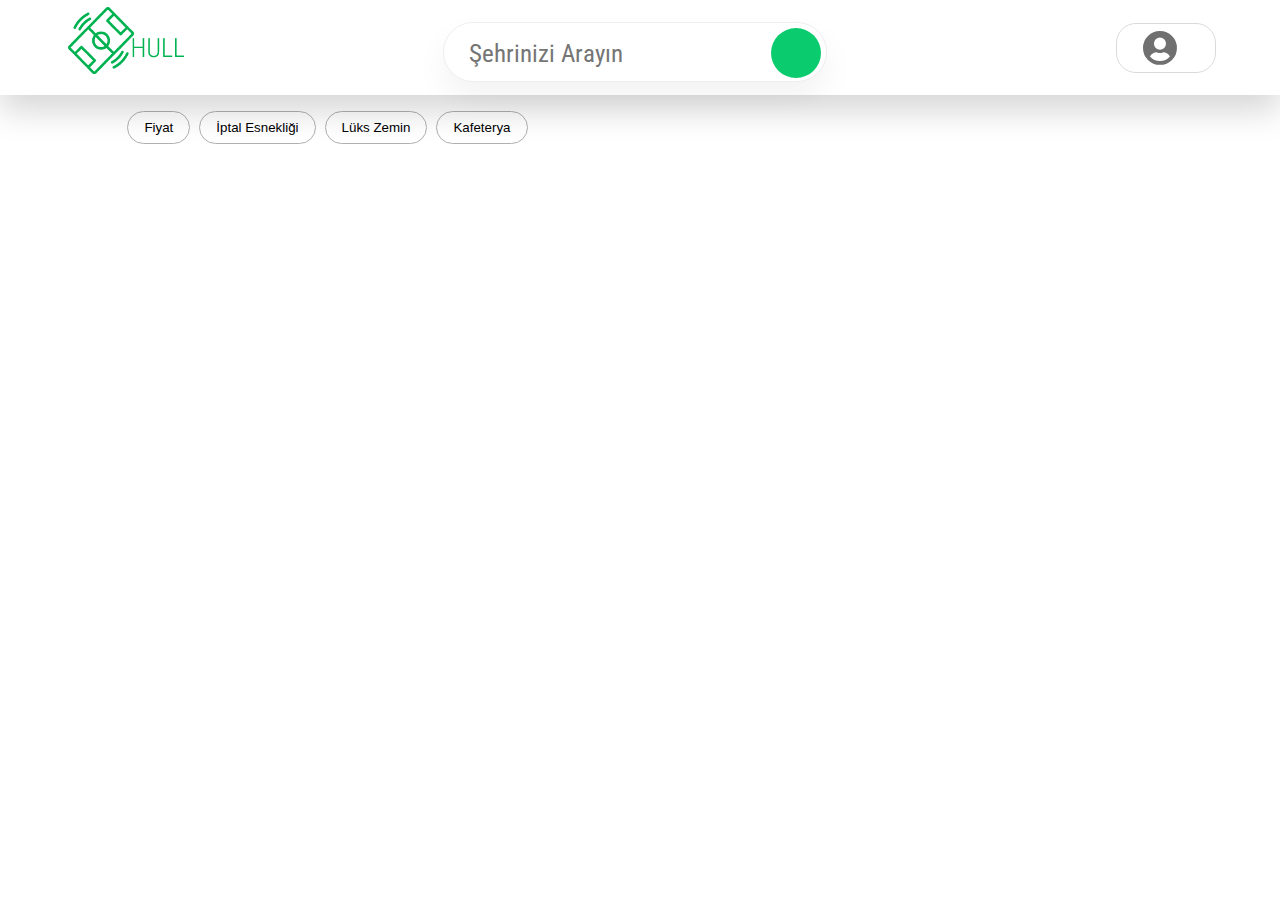
==== pages/sonuc.html @ 50844fa9 "v 0.0.2" ====
<!DOCTYPE html>
<html lang="tr">

<head>
    <meta charset="UTF-8" />
    <meta http-equiv="X-UA-Compatible" content="IE=edge">
    <meta name="viewport" content="width=device-width, initial-scale=1.0" />
    <title>Arama</title>
    <link rel="stylesheet" href="../style/sonuc.css" />
    <link rel="stylesheet"
        href="https://maxst.icons8.com/vue-static/landings/line-awesome/line-awesome/1.3.0/css/line-awesome.min.css">
    <link rel="stylesheet" href="https://cdnjs.cloudflare.com/ajax/libs/font-awesome/5.15.3/css/all.min.css" />
    <link href="https://fonts.googleapis.com/css2?family=Roboto+Condensed:wght@300&display=swap" rel="stylesheet">
    <script type="text/javascript" src="../src/dropmenu.js"></script>
    <script type="module" src="../src/result.js"></script>
</head>

<body>
    <header class="header">
        <div class="header__logo">
            <img src="../assets/images/logo.png" onclick=document.location='index.html' alt="Logo" />
        </div>

        <div class="search-bar">
            <input id="search-input" type="text" class="arama-input" name="arama" placeholder="Şehrinizi Arayın">
            <div class="arama-button">
                <i class="las la-search" id="arama-icon"></i>
            </div>
        </div>

        </div>

        <div class="header__nav">
            <div class="dropdown">
                <button onclick="myFunction()" class="dropbtn">
                    <i id="baba" class="las la-bars"></i>
                    <i id="bobo" class="fas fa-user-circle"></i></button>
                <div id="myDropdown" class="dropdown-content">
                    <a class="giris-linkleri" href="#">Kullanıcı Giriş</a>
                    <a class="giris-linkleri" href="#">Halı Saha Giriş</a>
                    <a class="giris-linkleri" href="#">Kullanıcı Kaydı</a>
                    <a class="giris-linkleri" href="#">Halı Saha Kaydı</a>

                    <a href="#" class="kullanici-linkleri">Takım Oluştur</a>
                    <a href="#" class="kullanici-linkleri">Bildirimler</a>
                    <a href="#" class="kullanici-linkleri"> Profil</a>
                </div>
            </div>
        </div>
    </header>
    <div class="main">
        <div class="main__content">
            <!-- <h1>Çanakkale Bölgesindeki Halı Sahalar</h1> -->

            <div class="sabit_fitreler">
                <button class="filtreler">Filtreler</button>
                <button class="outlined curved">Fiyat</button>
                <button class="outlined curved">İptal Esnekliği</button>
                <button class="outlined curved">Lüks Zemin</button>
                <button class="outlined curved">Kafeterya</button>
            </div>

            <main>
                <section class="cards" id="card-list">
                    <!-- <div class="card">
                        <div class="card__image-container">
                            <img src="../assets/images/2.jpg" alt="saha resmi" />
                        </div>
                        <div class="card__content">
                            <p class="card__title text--medium">
                                Rakip Halı Saha
                            </p>
                            <div class="card__aciklama">
                                <p>Buraya Halı Sahanın Açıklaması Gelecek</p>
                            </div>
                            <div class="card__info">
                                <p class="fiyat">90₺ </p>
                                <p class="saat"> / Saat</p>
                                <button onclick=document.location='randevu.html'
                                    class="card__price text--medium">Randevu Al</button>
                            </div>
                        </div>
                    </div>
                    <div class="card">
                        <div class="card__image-container">
                            <img src="../assets/images/2.jpg" alt="saha resmi" />
                        </div>
                        <div class="card__content">
                            <p class="card__title text--medium">
                                Dost Halı Saha
                            </p>
                            <div class="card__aciklama">
                                <p>Buraya Halı Sahanın Açıklaması Gelecek</p>
                            </div>
                            <div class="card__info">
                                <p class="fiyat">90₺ </p>
                                <p class="saat"> / Saat</p>
                                <button onclick=document.location='randevu.html'
                                    class="card__price text--medium">Randevu Al</button>
                            </div>
                        </div>
                    </div>
                    <div class="card">
                        <div class="card__image-container">
                            <img src="../assets/images/2.jpg" alt="saha resmi" />
                        </div>
                        <div class="card__content">
                            <p class="card__title text--medium">
                                Doğuş Halı Saha
                            </p>
                            <div class="card__aciklama">
                                <p>Buraya Halı Sahanın Açıklaması Gelecek</p>
                            </div>
                            <div class="card__info">
                                <p class="fiyat">90₺ </p>
                                <p class="saat"> / Saat</p>
                                <button onclick=document.location='randevu.html'
                                    class="card__price text--medium">Randevu Al</button>
                            </div>
                        </div>
                    </div>
                    <div class="card">
                        <div class="card__image-container">
                            <img src="../assets/images/2.jpg" alt="saha resmi" />
                        </div>
                        <div class="card__content">
                            <p class="card__title text--medium">
                                Fırtına Halı Saha
                            </p>
                            <div class="card__aciklama">
                                <p>Buraya Halı Sahanın Açıklaması Gelecek</p>
                            </div>
                            <div class="card__info">
                                <p class="fiyat">90₺ </p>
                                <p class="saat"> / Saat</p>
                                <button onclick=document.location='randevu.html'
                                    class="card__price text--medium">Randevu Al</button>
                            </div>
                        </div>
                    </div>
                    <div class="card">
                        <div class="card__image-container">
                            <img src="../assets/images/2.jpg" alt="saha resmi" />
                        </div>
                        <div class="card__content">
                            <p class="card__title text--medium">
                                Kahraman Halı Saha
                            </p>
                            <div class="card__aciklama">
                                <p>Buraya Halı Sahanın Açıklaması Gelecek</p>
                            </div>
                            <div class="card__info">
                                <p class="fiyat">90₺ </p>
                                <p class="saat"> / Saat</p>
                                <button onclick=document.location='randevu.html'
                                    class="card__price text--medium">Randevu Al</button>
                            </div>
                        </div>
                    </div>
                    <div class="card">
                        <div class="card__image-container">
                            <img src="../assets/images/2.jpg" alt="saha resmi" />
                        </div>
                        <div class="card__content">
                            <p class="card__title text--medium">
                                Yıldız Halı Saha
                            </p>
                            <div class="card__aciklama">
                                <p>Buraya Halı Sahanın Açıklaması Gelecek</p>
                            </div>
                            <div class="card__info">
                                <p class="fiyat">90₺ </p>
                                <p class="saat"> / Saat</p>
                                <button onclick=document.location='randevu.html'
                                    class="card__price text--medium">Randevu Al</button>
                            </div>
                        </div>
                    </div>
                    <div class="card">
                        <div class="card__image-container">
                            <img src="../assets/images/2.jpg" alt="saha resmi" />
                        </div>
                        <div class="card__content">
                            <p class="card__title text--medium">
                                Kaptan Halı Saha
                            </p>
                            <div class="card__aciklama">
                                <p>Buraya Halı Sahanın Açıklaması Gelecek</p>
                            </div>
                            <div class="card__info">
                                <p class="fiyat">90₺ </p>
                                <p class="saat"> / Saat</p>
                                <button onclick=document.location='randevu.html'
                                    class="card__price text--medium">Randevu Al</button>
                            </div>
                        </div>
                    </div>
                    <div class="card">
                        <div class="card__image-container">
                            <img src="../assets/images/2.jpg" alt="saha resmi" />
                        </div>
                        <div class="card__content">
                            <p class="card__title text--medium">
                                Santra Halı Saha
                            </p>
                            <div class="card__aciklama">
                                <p>Buraya Halı Sahanın Açıklaması Gelecek</p>
                            </div>
                            <div class="card__info">
                                <p class="fiyat">90₺ </p>
                                <p class="saat"> / Saat</p>
                                <button onclick=document.location='randevu.html'
                                    class="card__price text--medium">Randevu Al</button>
                            </div>
                        </div>
                    </div>
                    <div class="card">
                        <div class="card__image-container">
                            <img src="../assets/images/2.jpg" alt="saha resmi" />
                        </div>
                        <div class="card__content">
                            <p class="card__title text--medium">
                                Santra Halı Saha
                            </p>
                            <div class="card__aciklama">
                                <p>Buraya Halı Sahanın Açıklaması Gelecek</p>
                            </div>
                            <div class="card__info">
                                <p class="fiyat">90₺ </p>
                                <p class="saat"> / Saat</p>
                                <button onclick=document.location='randevu.html'
                                    class="card__price text--medium">Randevu Al</button>
                            </div>
                        </div>
                    </div>
                    <div class="card">
                        <div class="card__image-container">
                            <img src="../assets/images/2.jpg" alt="saha resmi" />
                        </div>
                        <div class="card__content">
                            <p class="card__title text--medium">
                                Santra Halı Saha
                            </p>
                            <div class="card__aciklama">
                                <p>Buraya Halı Sahanın Açıklaması Gelecek</p>
                            </div>
                            <div class="card__info">
                                <p class="fiyat">90₺</p>
                                <p class="saat"> / Saat</p>
                                <button onclick=document.location='randevu.html'
                                    class="card__price text--medium">Randevu Al</button>
                            </div>
                        </div>
                    </div> -->
                </section>
            </main>
        </div>
    </div>
    </div>
    </div>
    </div>
    </div>
    </div>
    </div>
    </div>
    </div>
    </div>
    </div>
</body>

</html>
---- style/sonuc.css ----
* {
    box-sizing: border-box;
    padding: 0;
    margin: 0;
    
  }
  body {
	color: rgb(0, 0, 0);
	margin: 0;
	font-size: 14px;
	letter-spacing: normal;
	line-height: 18px;
	-webkit-font-smoothing: antialiased;
  }

  .header {
	height: 95px;
	padding-left: 5%;
	padding-right: 5%;
	display: flex;
	align-items: center;
	box-shadow: 0 16px 32px rgba(0, 0, 0, 0.16);
	justify-content: space-between;
	position: fixed;
	width: 100%;
	z-index: 1;
	background: rgb(255, 255, 255);
  }
  

  .header__logo {
    cursor:pointer;
  }
  .header__nav {
	display: flex;
	justify-content: flex-end;
  }
 
  .main {
	position: relative;
	padding-top: 4%;
  }

  .main__content {
	height: 100%;
	width: 100%;
	padding: 60px 80px 0 ;
	font-family: "Roboto Condensed";
  }
  .search-bar{
    width: 30vw;
    height: 60px;
    box-shadow: 0 16px 32px rgba(0, 0, 0, .05);
    border-radius: 50px;
    margin-left: 5vw;
    margin-top: 1vh;
    background-color: white;
    border: 0.5px solid #eeeeee;
  }
  
  .search-bar > input{
    float: left;
  }
  
  input[name="arama"]{
    width: 70%;
    height: 40px;
    border: none;
    font-size: 25px;
    margin-top: 10px;
    padding-left: 10px;
    margin-left: 15px;
    font-family: 'Roboto Condensed';
  }
  
  input:focus{
    outline: none;
  }
  
  .arama-button{
    width: 50px;
    height: 50px;
    border-radius: 50px;
    background-color: #0ACC6E;
    float: right;
    margin-right:5px;
    margin-top: 5px;
    cursor: pointer;
  }
  
  #arama-icon{
    font-size: 35px;
    color: white;
    margin-top: 8px;
    margin-left: 8px;
    transform: rotate(280deg);
  }
  .main__content h1 {
	margin-top: 20px;
	margin-left: 50px;
  margin-bottom: 20px;
  letter-spacing: 1px;
  line-height: 100%;
  font-size: 40px;
  font-family: "Roboto Condensed";
  }
  .sabit_fitreler {
	margin-left: 50px;
  width:100%;
  height:50px;
  }

  .sabit_fitreler button {
	margin-right: 6px;
  cursor: pointer;
  }
  button {
	padding: 8px 16px;
	outline: none;
	background: transparent;
	margin: 0;
  }
  button.outlined {
	border: 1px solid #b0b0b0;
  }
  button.outlined:hover {
	border-color: var(--grey-text-dark);
  }
  button.curved {
	border-radius: 30px;
  }

  .filtreler {
    visibility:hidden;
    border-radius: 30px;
    margin: -90px;
    border: 1px solid #b0b0b0;
  }
  
  .greyText {
	font-size: 14px;
	line-height: 18px;
	color: var(--grey-text-light);
	font-family: 'Circular Light';
  }

  .dropbtn {
    margin-left: 100px;
    border: 0.3px solid #dadada;
    cursor: pointer;
    border-radius: 20px;
    padding: 1px 0 0 19px;
    transition: box-shadow 0.2s ease;
      height:50px;
      width: 100px;
      display:flex;
      flex-direction: row;
    } 
    #bobo {
      color:#707070;
      font-size: 35px;
        margin-top: 5px;
        margin-left: 7px;
    }
    #baba {
      color:#020000;
      font-size: 25px; 
      margin-top: 12px;
    } 
  
    .dropbtn:hover, .dropbtn:focus {
    background-color: #e9e9e9;
    }
    
    .dropdown {
    position: relative;
    display: inline-block;
    }
    
    .dropdown-content {
    display: none;
    position: absolute;
    background-color: #f1f1f1;
    border-radius: 15px;
    margin-left: -20px;
    margin-top: 10px;
    min-width: 220px;
    box-shadow: 0 16px 32px rgba(0, 0, 0, 0.3);
  
    font-family: "Roboto Condensed";
    }
  
    .dropdown-content a {
    color: black;
    padding: 12px 16px;
    text-decoration: none;
    display: block;
    }
    
    .dropdown-content a:hover {background-color: #ddd}
    
    .show {display:block;}
  

main {
  display: grid;
  grid-template-columns: 1fr repeat(12, minmax(auto, 100px)) 1fr;
  grid-gap: 45px;
  padding: 20px 0;
}
.fiyat {
  font-family: "Roboto Condensed";
  font-size: 20px;
  line-height: 20px;
  color: #000000;
  font-weight: 600;
}
.text--medium {
  font-family: "Roboto Condensed";
  font-size: 20px;
  line-height: 20px;
  color: #000000;
  font-weight: 500;
}

.saat {
  font-family: "Roboto Condensed";
  font-size: 20px;
  line-height: 20px;
  color: #000000;
  font-weight: 500;
}

.cards {
  grid-column: 2 / span 12;
  display: grid;
  grid-template-columns: repeat(16, minmax(auto, 80px));
  grid-gap: 30px;
}

.card {
  grid-column-end: span 4;
  display: flex;
  flex-direction: column;
  background-color: #ffffff;
  transition: all 0.3s ease 0s;
  box-shadow: 0 16px 32px rgba(0, 0, 0, 0.2);
  border-radius: 5px;
}

.card:hover {
  transform: translateY(-5px);
}

.card__image-container {
  width: 100%;
  padding-top: 56.25%;
  overflow: hidden;
  position: relative;
}

.card__image-container img {
  width: 94%;
  position: absolute;
  top: 52%;
  left: 50%;
  transform: translate(-50%, -50%);
  border-radius: 5px;
}

.card__content {
  padding-top: 20px;
  padding-left: 20px;
  font-family: "Roboto Condensed";
}

.card__title {

  margin-bottom: 10px;
  font-size: 28px;
  font-family: "Roboto Condensed";
  font-weight: 500;
}
.card__aciklama {
  margin-top: 10px;
  margin-bottom: 40px;
  color:rgb(134, 134, 134);
  font-family: "Roboto Condensed";
  font-size: 18px;
  letter-spacing: 0.1px;
}

.card__info {
  display: flex;
  align-self: end;
  align-items: center;
  font-family: "Roboto Condensed";
}

.card__price {
  margin-left: auto;
  border-color: white;
  height:50px;
  width:47%;
  background-color: #0ACC6E;
  border-radius: 2px 2px 5px 2px;
  color:white;
  cursor: pointer;
  font-size:25px;
  font-family: "Roboto Condensed";
}

.kullanici-linkleri{
  display: none;
}

@media only screen and (max-width: 1670px) {
  .cards {
    grid-column: 2 / span 16;
    display: grid;
    grid-template-columns: repeat(16, minmax(auto, 100px));
    grid-gap: 20px;
  }
  .card {
    grid-column-end: span 5;
  }
  .card__price {
    padding: 10px 15px;
    font-size: 25px;
    bottom: 0;
  }
}

@media only screen and (max-width: 1600px) {
  .cards {
    grid-column: 2 / span 16;
    display: grid;
    grid-template-columns: repeat(16, minmax(auto, 100px));
    grid-gap: 20px;
  }
  .card {
    grid-column-end: span 5;
  }
  .card__price {
    padding: 10px 15px;
    font-size: 20px;
    bottom: 0;
  }
}


@media only screen and (max-width: 1300px) {
  .cards {
    grid-column: 2 / span 16;
    display: grid;
    grid-template-columns: repeat(16, minmax(auto, 100px));
    grid-gap: 20px;
  }
  .card {
    grid-column-end: span 5;
  }
  .card__aciklama {
    margin-top: 20px;
    margin-right: 2px;
  }
  .card__price {

    font-size: 20px;
  }
}
@media only screen and (max-width: 1130px) {
  .card {
    grid-column-end: span 6;
  }
  .card__price {
    padding: 5px 10px;
    font-size: 20px;
  }
}

@media only screen and (max-width: 1000px) {
  .card {
    grid-column-end: span 6;
  }
  .card__price {
    padding: 5px 10px;
    font-size: 20px;
  }
 
}

@media only screen and (max-width: 785px){
  .search-bar{
    width: 90vw;
    height: 60px;
    box-shadow: 0 16px 32px rgba(0, 0, 0, .05);
    border-radius: 50px;
    margin-left: 5vw;
    margin-top: 1vh;
    background-color: white;
    border: 0.5px solid #eeeeee;
  }

  input[name="arama"]{
    width: 70%;
    height: 40px;
    border: none;
    font-size: 18px;
    margin-top: 10px;
    padding-left: 10px;
    margin-left: 15px;
    font-family: 'Roboto Condensed';
  }
  
  .arama-button{
    width: 35px;
    height: 35px;
    border-radius: 50px;
    background-color: #0ACC6E;
    float: right;
    margin-right:5px;
    margin-top: 10px;
    cursor: pointer;
  }
  
  #arama-icon{
    font-size: 20px;
    color: white;
    margin-top: 8px;
    margin-left: 8px;
    transform: rotate(280deg);
  }
}

@media only screen and (max-width: 700px) {
  main {
    grid-gap: 20px;
    
  }
  .main__content h1 {
    font-size: 25px;
    margin-top: 10%;
    margin-left: 10%;
    
  }
  .dropbtn {
    font-size: 20px;
  }
  .dropdown-content{
    float:left;
  }
  .cards{
    margin-left:5%;
  }
  .card {
    grid-column-end: span 12;
    
  }
  .card__price {
    padding: 5 15px;
    font-size: 20px;
  }
  button.outlined {
    visibility: hidden;
  }
  .filtreler {
    visibility: visible;
    margin-left: -5px;
  } 
  .dropbtn {
    border: 0.5px solid #cccccc;
    cursor: pointer;
    border-radius: 42px;
    margin-right: 18px;
    padding: 1px 0 0 11px;
    transition: box-shadow 0.2s ease;
    height:35px;
    width: 71px;
    display:flex;
    flex-direction: row;
    } 
    #bobo {
      color:#707070;
      font-size: 25px;
      margin-left: 5px;
      margin-top: 3px;
    }
    #baba {
      color:#020000;
      font-size: 23px; 
      margin-top: 5px;
    } 
}

@media only screen and (max-width: 500px) {
  main {
    grid-template-columns: 10px repeat(6, 1fr) 10px;
    grid-gap: 10px;
  }
  .header__logo {
    display:none;
  }
  .main__content h1 {
    font-size: 23px;
    margin-top: 20%;
    margin-left: 15%;
    
  }
  .cards {
    grid-column: 2 / span 6;
    grid-template-columns: repeat(6, 1fr);
    grid-gap: 20px;
  }
  .card {
    grid-column-end: span 6;
  }
  button.outlined {
    display:none;
  }
  .filtreler {
    visibility: visible;
  }
  .card__price {
    padding: 5px 10px;
  }
  
}
@media only screen and (max-width: 412px) {
  main {
    grid-template-columns: 10px repeat(6, 1fr) 10px;
    grid-gap: 10px;
  }
  .header__logo {
    display:none;
  }

  .search-bar{
    width: 500px;
    height: 60px;
    box-shadow: 0 16px 32px rgba(0, 0, 0, .05);
    border-radius: 50px;
    margin-left: 5vw;
    margin-top: 1vh;
    background-color: white;
    border: 0.5px solid #eeeeee;
  }

  input[name="arama"]{
    width: 50%;
    height: 40px;
    border: none;
    font-size: 10px;
    margin-top: 10px;
    padding-left: 10px;
    margin-left: 15px;
    font-family: 'Roboto Condensed';
  }
  
  .arama-button{
    width: 35px;
    height: 35px;
    border-radius: 50px;
    background-color: #0ACC6E;
    float: right;
    margin-right:5px;
    margin-top: 10px;
    cursor: pointer;
  }
  
  #arama-icon{
    font-size: 20px;
    color: white;
    margin-top: 8px;
    margin-left: 8px;
    transform: rotate(280deg);
  }
  .cards {
    grid-column: 2 / span 6;
    grid-template-columns: repeat(6, 1fr);
    grid-gap: 20px;
  }
  .card {
    grid-column-end: span 6;
    font-size: 10px;
    text-align: left;
    padding-left: 0;
  }
  .card__title{
    font-size: 20px;
  }
  .card__info {
    display: flex;
    align-self: end;
    align-items: center;
    font-family: "Roboto Condensed";

  }
  button.outlined {
    display:none;
  }
  .filtreler {
    visibility: visible;
    margin-left: -10px;
  }
  .card__price {
    padding: 5px 5px;
    font-size: 16px;
    width:60%;
  }
  .fiyat {
    font-size: 15px;
  }
  .saat {
    font-size: 15px;
  }
}
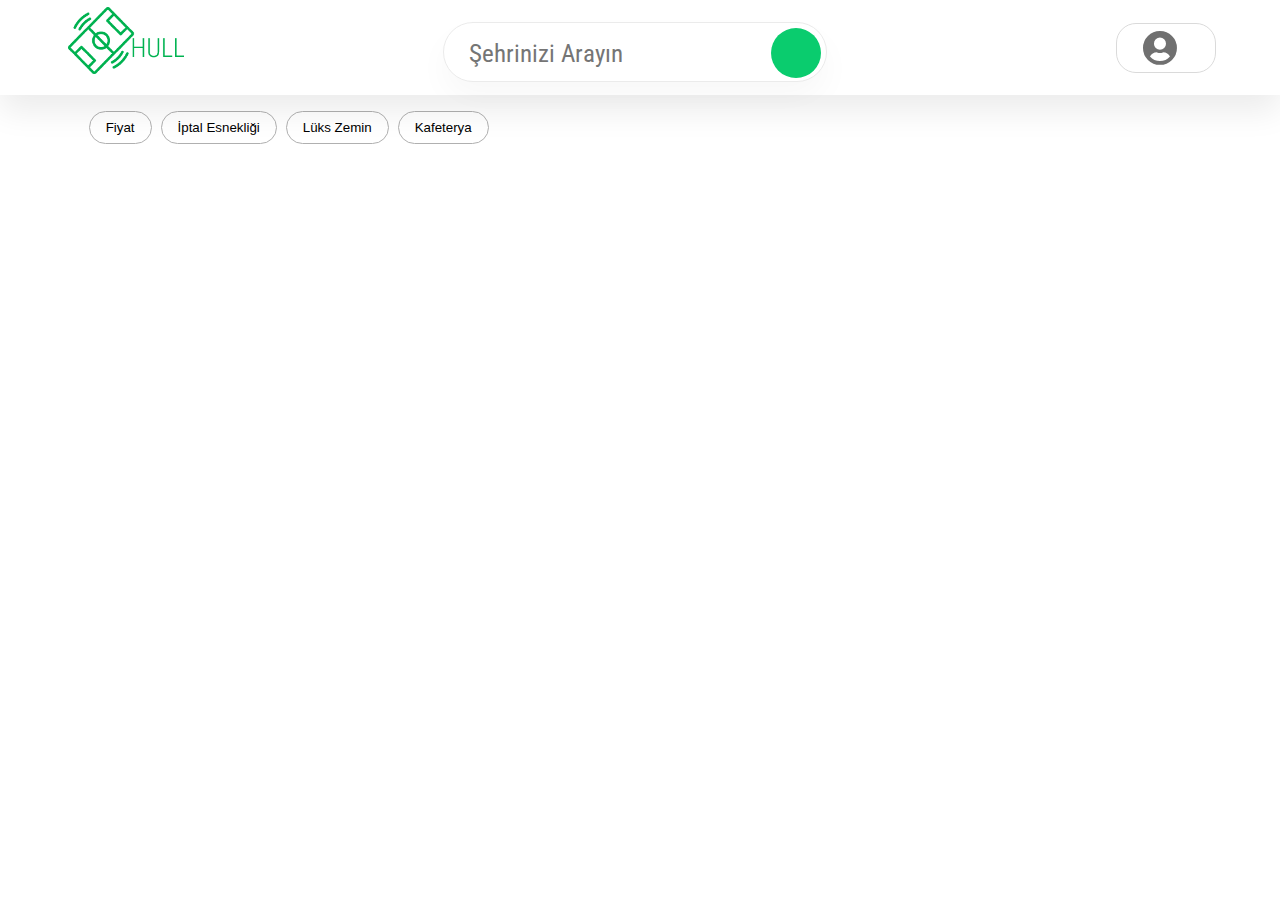
==== commit a6226aea: "commit" ====
--- a/pages/sonuc.html
+++ b/pages/sonuc.html
@@ -71,6 +71,9 @@
                                 Rakip Halı Saha
                             </p>
                             <div class="card__aciklama">
+                                <div class="card__konum">
+                                    <p class="fas fa-map-marker-alt"> Konum</p>
+                                </div>
                                 <p>Buraya Halı Sahanın Açıklaması Gelecek</p>
                             </div>
                             <div class="card__info">
--- a/style/sonuc.css
+++ b/style/sonuc.css
@@ -1,372 +1,381 @@
 * {
-    box-sizing: border-box;
-    padding: 0;
-    margin: 0;
-    
-  }
-  body {
-	color: rgb(0, 0, 0);
-	margin: 0;
-	font-size: 14px;
-	letter-spacing: normal;
-	line-height: 18px;
-	-webkit-font-smoothing: antialiased;
-  }
-
-  .header {
-	height: 95px;
-	padding-left: 5%;
-	padding-right: 5%;
-	display: flex;
-	align-items: center;
-	box-shadow: 0 16px 32px rgba(0, 0, 0, 0.16);
-	justify-content: space-between;
-	position: fixed;
-	width: 100%;
-	z-index: 1;
-	background: rgb(255, 255, 255);
-  }
-  
-
-  .header__logo {
-    cursor:pointer;
-  }
-  .header__nav {
-	display: flex;
-	justify-content: flex-end;
-  }
- 
-  .main {
-	position: relative;
-	padding-top: 4%;
-  }
-
-  .main__content {
-	height: 100%;
-	width: 100%;
-	padding: 60px 80px 0 ;
-	font-family: "Roboto Condensed";
-  }
-  .search-bar{
-    width: 30vw;
-    height: 60px;
-    box-shadow: 0 16px 32px rgba(0, 0, 0, .05);
-    border-radius: 50px;
-    margin-left: 5vw;
-    margin-top: 1vh;
-    background-color: white;
-    border: 0.5px solid #eeeeee;
-  }
-  
-  .search-bar > input{
-    float: left;
-  }
-  
-  input[name="arama"]{
-    width: 70%;
-    height: 40px;
-    border: none;
-    font-size: 25px;
-    margin-top: 10px;
-    padding-left: 10px;
-    margin-left: 15px;
-    font-family: 'Roboto Condensed';
-  }
-  
-  input:focus{
-    outline: none;
-  }
-  
-  .arama-button{
-    width: 50px;
-    height: 50px;
-    border-radius: 50px;
-    background-color: #0ACC6E;
-    float: right;
-    margin-right:5px;
-    margin-top: 5px;
-    cursor: pointer;
-  }
-  
-  #arama-icon{
+  box-sizing: border-box;
+  padding: 0;
+  margin: 0;
+  
+}
+body {
+color: rgb(0, 0, 0);
+margin: 0;
+font-size: 14px;
+letter-spacing: normal;
+line-height: 18px;
+-webkit-font-smoothing: antialiased;
+}
+
+.header {
+height: 95px;
+padding-left: 5%;
+padding-right: 5%;
+display: flex;
+align-items: center;
+box-shadow: 0 16px 32px rgba(0, 0, 0, 0.08);
+justify-content: space-between;
+position: fixed;
+width: 100%;
+z-index: 1;
+background: rgb(255, 255, 255);
+}
+
+
+.header__logo {
+  cursor:pointer;
+}
+.header__nav {
+display: flex;
+justify-content: flex-end;
+}
+
+.main {
+position: relative;
+padding-top: 4%;
+}
+
+.main__content {
+height: 100%;
+width: 100%;
+padding: 60px 80px 0 ;
+font-family: "Roboto Condensed";
+}
+.search-bar{
+  width: 30vw;
+  height: 60px;
+  box-shadow: 0 16px 32px rgba(0, 0, 0, .03);
+  border-radius: 50px;
+  margin-left: 5vw;
+  margin-top: 1vh;
+  background-color: white;
+  border: 0.5px solid #ebebeb;
+}
+
+.search-bar > input{
+  float: left;
+}
+
+input[name="arama"]{
+  width: 70%;
+  height: 40px;
+  border: none;
+  font-size: 25px;
+  margin-top: 10px;
+  padding-left: 10px;
+  margin-left: 15px;
+  font-family: 'Roboto Condensed';
+}
+
+input:focus{
+  outline: none;
+}
+
+.arama-button{
+  width: 50px;
+  height: 50px;
+  border-radius: 50px;
+  background-color: #0ACC6E;
+  float: right;
+  margin-right:5px;
+  margin-top: 5px;
+  cursor: pointer;
+}
+
+#arama-icon{
+  font-size: 35px;
+  color: white;
+  margin-top: 8px;
+  margin-left: 8px;
+  transform: rotate(280deg);
+}
+.main__content h1 {
+margin-top: 20px;
+margin-left: 50px;
+margin-bottom: 20px;
+letter-spacing: 1px;
+line-height: 100%;
+font-size: 40px;
+font-family: "Roboto Condensed";
+}
+.sabit_fitreler {
+margin-left: 50px;
+width:100%;
+height:50px;
+}
+
+.sabit_fitreler button {
+margin-right: 6px;
+cursor: pointer;
+}
+button {
+padding: 8px 16px;
+outline: none;
+background: transparent;
+margin: 0;
+}
+button.outlined {
+border: 1px solid #b0b0b0;
+}
+button.outlined:hover {
+border-color: var(--grey-text-dark);
+}
+button.curved {
+border-radius: 30px;
+}
+
+.filtreler {
+  visibility:hidden;
+  border-radius: 30px;
+  margin: -90px;
+  border: 1px solid #b0b0b0;
+}
+
+.greyText {
+font-size: 14px;
+line-height: 18px;
+color: var(--grey-text-light);
+font-family: 'Circular Light';
+}
+
+.dropbtn {
+  margin-left: 100px;
+  border: 0.3px solid #dadada;
+  cursor: pointer;
+  border-radius: 20px;
+  padding: 1px 0 0 19px;
+  transition: box-shadow 0.2s ease;
+    height:50px;
+    width: 100px;
+    display:flex;
+    flex-direction: row;
+  } 
+  #bobo {
+    color:#707070;
     font-size: 35px;
-    color: white;
-    margin-top: 8px;
-    margin-left: 8px;
-    transform: rotate(280deg);
-  }
+      margin-top: 5px;
+      margin-left: 7px;
+  }
+  #baba {
+    color:#020000;
+    font-size: 25px; 
+    margin-top: 12px;
+  } 
+
+  .dropbtn:hover, .dropbtn:focus {
+  background-color: #e9e9e9;
+  }
+  
+  .dropdown {
+  position: relative;
+  display: inline-block;
+  }
+  
+  .dropdown-content {
+  display: none;
+  position: absolute;
+  background-color: #f1f1f1;
+  border-radius: 15px;
+  margin-left: -20px;
+  margin-top: 10px;
+  min-width: 220px;
+  box-shadow: 0 16px 32px rgba(0, 0, 0, 0.08);
+
+  font-family: "Roboto Condensed";
+  }
+
+  .dropdown-content a {
+  color: black;
+  padding: 12px 16px;
+  text-decoration: none;
+  display: block;
+  }
+  
+  .dropdown-content a:hover {background-color: #ddd}
+  
+  .show {display:block;}
+
+
+main {
+display: grid;
+grid-template-columns: 1fr repeat(12, minmax(auto, 100px)) 1fr;
+grid-gap: 45px;
+padding: 20px 0;
+}
+.fiyat {
+font-family: "Roboto Condensed";
+font-size: 20px;
+line-height: 20px;
+color: #000000;
+font-weight: 600;
+}
+.text--medium {
+font-family: "Roboto Condensed";
+font-size: 20px;
+line-height: 20px;
+color: #000000;
+font-weight: 500;
+}
+
+.saat {
+font-family: "Roboto Condensed";
+font-size: 20px;
+line-height: 20px;
+color: #000000;
+font-weight: 500;
+}
+
+.cards {
+grid-column: 2 / span 12;
+display: grid;
+grid-template-columns: repeat(16, minmax(auto, 80px));
+grid-gap: 30px;
+}
+
+.card {
+grid-column-end: span 4;
+display: flex;
+flex-direction: column;
+background-color: #ffffff;
+transition: all 0.3s ease 0s;
+box-shadow: 0 16px 32px rgba(0, 0, 0, 0.16);
+border-radius: 5px;
+}
+
+.card:hover {
+transform: translateY(-5px);
+}
+
+.card__image-container {
+width: 100%;
+padding-top: 56.25%;
+overflow: hidden;
+position: relative;
+}
+
+.card__image-container img {
+width: 94%;
+position: absolute;
+top: 52%;
+left: 50%;
+transform: translate(-50%, -50%);
+border-radius: 5px;
+}
+
+.card__content {
+padding-top: 20px;
+padding-left: 20px;
+font-family: "Roboto Condensed";
+}
+
+.card__konum {
+  font-family: "Roboto Condensed";
+  font-size: 16px;
+  font-weight: 500;
+  margin-bottom: 3px;
+  color:rgb(134, 134, 134);
+}
+#marker {
+  color:red;
+}
+.card__title {
+margin-top: 8px;
+margin-bottom: 10px;
+font-size: 28px;
+font-family: "Roboto Condensed";
+font-weight: 500;
+}
+
+.card__aciklama {
+margin-top: 10px;
+margin-bottom: 40px;
+color:rgb(134, 134, 134);
+font-family: "Roboto Condensed";
+font-size: 18px;
+letter-spacing: 0.1px;
+}
+
+.card__info {
+display: flex;
+align-self: end;
+align-items: center;
+font-family: "Roboto Condensed";
+}
+
+.card__price {
+margin-left: auto;
+border-color: white;
+height:50px;
+width:47%;
+background-color: #0ACC6E;
+border-radius: 2px 2px 5px 2px;
+color:white;
+cursor: pointer;
+font-size:25px;
+font-family: "Roboto Condensed";
+}
+
+
+
+
+@media only screen and (max-width: 1600px) {
+.cards {
+  grid-column: 1 / span 20;
+  display: grid;
+  grid-template-columns: repeat(20, minmax(auto, 100px));
+  grid-gap: 20px;
+}
+.card {
+  grid-column-end: span 5;
+}
+.main__content h1 {
+  font-size: 28px;
+  margin-top: 3%;
+  margin-left: 1%; 
+}
+.sabit_fitreler {
+  margin-left: 1%;
+  }
+.card__price {
+  padding: 10px 15px;
+  font-size: 20px;
+  bottom: 0;
+}
+
+}
+
+
+@media only screen and (max-width: 1345px) {
   .main__content h1 {
-	margin-top: 20px;
-	margin-left: 50px;
-  margin-bottom: 20px;
-  letter-spacing: 1px;
-  line-height: 100%;
-  font-size: 40px;
-  font-family: "Roboto Condensed";
-  }
+    font-size: 28px;
+    margin-top: 3%;
+    margin-left: 1%; 
+  }
+  
   .sabit_fitreler {
-	margin-left: 50px;
-  width:100%;
-  height:50px;
-  }
-
-  .sabit_fitreler button {
-	margin-right: 6px;
-  cursor: pointer;
-  }
-  button {
-	padding: 8px 16px;
-	outline: none;
-	background: transparent;
-	margin: 0;
-  }
-  button.outlined {
-	border: 1px solid #b0b0b0;
-  }
-  button.outlined:hover {
-	border-color: var(--grey-text-dark);
-  }
-  button.curved {
-	border-radius: 30px;
-  }
-
-  .filtreler {
-    visibility:hidden;
-    border-radius: 30px;
-    margin: -90px;
-    border: 1px solid #b0b0b0;
-  }
-  
-  .greyText {
-	font-size: 14px;
-	line-height: 18px;
-	color: var(--grey-text-light);
-	font-family: 'Circular Light';
-  }
-
-  .dropbtn {
-    margin-left: 100px;
-    border: 0.3px solid #dadada;
-    cursor: pointer;
-    border-radius: 20px;
-    padding: 1px 0 0 19px;
-    transition: box-shadow 0.2s ease;
-      height:50px;
-      width: 100px;
-      display:flex;
-      flex-direction: row;
-    } 
-    #bobo {
-      color:#707070;
-      font-size: 35px;
-        margin-top: 5px;
-        margin-left: 7px;
-    }
-    #baba {
-      color:#020000;
-      font-size: 25px; 
-      margin-top: 12px;
-    } 
-  
-    .dropbtn:hover, .dropbtn:focus {
-    background-color: #e9e9e9;
-    }
-    
-    .dropdown {
-    position: relative;
-    display: inline-block;
-    }
-    
-    .dropdown-content {
-    display: none;
-    position: absolute;
-    background-color: #f1f1f1;
-    border-radius: 15px;
-    margin-left: -20px;
-    margin-top: 10px;
-    min-width: 220px;
-    box-shadow: 0 16px 32px rgba(0, 0, 0, 0.3);
-  
-    font-family: "Roboto Condensed";
-    }
-  
-    .dropdown-content a {
-    color: black;
-    padding: 12px 16px;
-    text-decoration: none;
-    display: block;
-    }
-    
-    .dropdown-content a:hover {background-color: #ddd}
-    
-    .show {display:block;}
-  
-
-main {
-  display: grid;
-  grid-template-columns: 1fr repeat(12, minmax(auto, 100px)) 1fr;
-  grid-gap: 45px;
-  padding: 20px 0;
-}
-.fiyat {
-  font-family: "Roboto Condensed";
+    margin-left: 1%;
+  }
+
+.card__title {
+  line-height: 30px;
+}
+
+.card__aciklama {
+  margin-top: 2vh;
+  margin-right: 2px;
+}
+
+.card__price {
+  padding: 5px 5px;
   font-size: 20px;
-  line-height: 20px;
-  color: #000000;
-  font-weight: 600;
-}
-.text--medium {
-  font-family: "Roboto Condensed";
-  font-size: 20px;
-  line-height: 20px;
-  color: #000000;
-  font-weight: 500;
-}
-
-.saat {
-  font-family: "Roboto Condensed";
-  font-size: 20px;
-  line-height: 20px;
-  color: #000000;
-  font-weight: 500;
-}
-
-.cards {
-  grid-column: 2 / span 12;
-  display: grid;
-  grid-template-columns: repeat(16, minmax(auto, 80px));
-  grid-gap: 30px;
-}
-
-.card {
-  grid-column-end: span 4;
-  display: flex;
-  flex-direction: column;
-  background-color: #ffffff;
-  transition: all 0.3s ease 0s;
-  box-shadow: 0 16px 32px rgba(0, 0, 0, 0.2);
-  border-radius: 5px;
-}
-
-.card:hover {
-  transform: translateY(-5px);
-}
-
-.card__image-container {
-  width: 100%;
-  padding-top: 56.25%;
-  overflow: hidden;
-  position: relative;
-}
-
-.card__image-container img {
-  width: 94%;
-  position: absolute;
-  top: 52%;
-  left: 50%;
-  transform: translate(-50%, -50%);
-  border-radius: 5px;
-}
-
-.card__content {
-  padding-top: 20px;
-  padding-left: 20px;
-  font-family: "Roboto Condensed";
-}
-
-.card__title {
-
-  margin-bottom: 10px;
-  font-size: 28px;
-  font-family: "Roboto Condensed";
-  font-weight: 500;
-}
-.card__aciklama {
-  margin-top: 10px;
-  margin-bottom: 40px;
-  color:rgb(134, 134, 134);
-  font-family: "Roboto Condensed";
-  font-size: 18px;
-  letter-spacing: 0.1px;
-}
-
-.card__info {
-  display: flex;
-  align-self: end;
-  align-items: center;
-  font-family: "Roboto Condensed";
-}
-
-.card__price {
-  margin-left: auto;
-  border-color: white;
-  height:50px;
-  width:47%;
-  background-color: #0ACC6E;
-  border-radius: 2px 2px 5px 2px;
-  color:white;
-  cursor: pointer;
-  font-size:25px;
-  font-family: "Roboto Condensed";
-}
-
-.kullanici-linkleri{
-  display: none;
-}
-
-@media only screen and (max-width: 1670px) {
-  .cards {
-    grid-column: 2 / span 16;
-    display: grid;
-    grid-template-columns: repeat(16, minmax(auto, 100px));
-    grid-gap: 20px;
-  }
-  .card {
-    grid-column-end: span 5;
-  }
-  .card__price {
-    padding: 10px 15px;
-    font-size: 25px;
-    bottom: 0;
-  }
-}
-
-@media only screen and (max-width: 1600px) {
-  .cards {
-    grid-column: 2 / span 16;
-    display: grid;
-    grid-template-columns: repeat(16, minmax(auto, 100px));
-    grid-gap: 20px;
-  }
-  .card {
-    grid-column-end: span 5;
-  }
-  .card__price {
-    padding: 10px 15px;
-    font-size: 20px;
-    bottom: 0;
-  }
-}
-
-
-@media only screen and (max-width: 1300px) {
-  .cards {
-    grid-column: 2 / span 16;
-    display: grid;
-    grid-template-columns: repeat(16, minmax(auto, 100px));
-    grid-gap: 20px;
-  }
-  .card {
-    grid-column-end: span 5;
-  }
-  .card__aciklama {
-    margin-top: 20px;
-    margin-right: 2px;
-  }
-  .card__price {
-
-    font-size: 20px;
-  }
+  width:52%;
+}
 }
 @media only screen and (max-width: 1130px) {
   .card {
@@ -376,6 +385,9 @@
     padding: 5px 10px;
     font-size: 20px;
   }
+  .sabit_fitreler{
+    margin-top: 2%;
+  }
 }
 
 @media only screen and (max-width: 1000px) {
@@ -390,6 +402,15 @@
 }
 
 @media only screen and (max-width: 785px){
+
+  .main__content h1{
+    margin-top: 6vh;
+  }
+
+  .sabit_fitreler{
+    margin-top: 6%;
+  }
+  
   .search-bar{
     width: 90vw;
     height: 60px;
@@ -433,126 +454,236 @@
 }
 
 @media only screen and (max-width: 700px) {
+main {
+  grid-gap: 20px;
+  
+}
+.main__content h1 {
+  font-size: 25px;
+  margin-top: 10%;
+  margin-left: 1%;
+  
+}
+.dropbtn {
+  font-size: 20px;
+}
+.dropdown-content{
+  float:left;
+}
+
+.card {
+  grid-column-end: span 10;
+  
+}
+.card__price {
+  padding: 5 15px;
+  font-size: 20px;
+}
+button.outlined {
+  display:none;
+}
+.filtreler {
+  visibility: visible;
+  margin-left:1%;
+}
+.dropbtn {
+  border: 0.5px solid #cccccc;
+  cursor: pointer;
+  border-radius: 42px;
+  margin-right: 18px;
+  padding: 1px 0 0 11px;
+  transition: box-shadow 0.2s ease;
+  height:35px;
+  width: 71px;
+  display:flex;
+  flex-direction: row;
+  } 
+  #bobo {
+    color:#707070;
+    font-size: 25px;
+    margin-left: 5px;
+    margin-top: 3px;
+  }
+  #baba {
+    color:#020000;
+    font-size: 23px; 
+    margin-top: 5px;
+  } 
+}
+
+@media only screen and (max-width: 500px) {
+main {
+  grid-template-columns: 10px repeat(6, 1fr) 10px;
+  grid-gap: 10px;
+}
+.header__logo {
+  display:none;
+}
+.main__content h1 {
+  font-size: 23px;
+  margin-top: 20%;
+  margin-left: 15%;
+  
+}
+.cards {
+  grid-column: 2 / span 6;
+  grid-template-columns: repeat(6, 1fr);
+  grid-gap: 20px;
+}
+.card {
+  grid-column-end: span 6;
+}
+button.outlined {
+  display:none;
+}
+.filtreler {
+  visibility: visible;
+}
+.card__price {
+  padding: 5px 10px;
+}
+
+}
+@media only screen and (max-width: 420px) {
+main {
+  grid-template-columns: 1px repeat(1, 1fr) 1px;
+}
+.header {
+  height: 70px;
+}
+.header__logo {
+  display:none;
+}
+.search-bar{
+  width: 500px;
+  height: 50px;
+  box-shadow: 0 16px 32px rgba(0, 0, 0, .03);
+  border-radius: 50px;
+  margin-left: 5vw;
+  margin-top: 1vh;
+  margin-bottom: 1vh;
+  background-color: white;
+  border: 0.5px solid #eeeeee;
+}
+
+input[name="arama"]{
+  width: 50%;
+  height: 40px;
+  border: none;
+  font-size: 12px;
+  font-weight: 500;
+  margin-top: 5px;
+  padding-left: 8px;
+  margin-left: 8px;
+  font-family: 'Roboto Condensed';
+}
+
+.arama-button{
+  width: 35px;
+  height: 35px;
+  border-radius: 50px;
+  background-color: #0ACC6E;
+  float: right;
+  margin-right:5px;
+  margin-top: 7px;
+  cursor: pointer;
+}
+
+#arama-icon{
+  font-size: 20px;
+  color: white;
+  margin-top: 8px;
+  margin-left: 8px;
+  transform: rotate(280deg);
+}
+.cards {
+  grid-column: 1 / span 6;
+  grid-template-columns: repeat(1, 1fr);
+  margin-left: -25px; 
+}
+.card {
+  grid-column-end: span 6;
+  font-size: 10px;
+  text-align: left;
+}
+.card__title{
+  font-size: 25px;
+}
+.card__info {
+  display: flex;
+  align-self: end;
+  align-items: center;
+  font-family: "Roboto Condensed";
+
+}
+button.outlined {
+  display:none;
+}
+.main__content h1 {
+  font-size:22px;
+  margin-top: 10%;
+  margin-left: -15px; 
+  line-height: 25px;
+}
+.sabit_fitreler {
+  margin-left: -20px;
+}
+.filtreler {
+  visibility: visible;
+  margin-top: 3%;
+}
+
+.card__price {
+  padding: 5px 5px;
+  font-size: 22px;
+  width:58%;
+}
+.fiyat {
+  font-size: 18px;
+}
+.saat {
+  font-size: 18px;
+}
+}
+@media only screen and (max-width: 360px) {
   main {
-    grid-gap: 20px;
-    
+    grid-template-columns: 1px repeat(1, 1fr) 1px;
   }
   .main__content h1 {
-    font-size: 25px;
-    margin-top: 10%;
-    margin-left: 10%;
-    
-  }
-  .dropbtn {
-    font-size: 20px;
-  }
-  .dropdown-content{
-    float:left;
-  }
-  .cards{
-    margin-left:5%;
-  }
-  .card {
-    grid-column-end: span 12;
-    
-  }
-  .card__price {
-    padding: 5 15px;
-    font-size: 20px;
-  }
-  button.outlined {
-    visibility: hidden;
-  }
-  .filtreler {
-    visibility: visible;
-    margin-left: -5px;
-  } 
-  .dropbtn {
-    border: 0.5px solid #cccccc;
-    cursor: pointer;
-    border-radius: 42px;
-    margin-right: 18px;
-    padding: 1px 0 0 11px;
-    transition: box-shadow 0.2s ease;
-    height:35px;
-    width: 71px;
-    display:flex;
-    flex-direction: row;
-    } 
-    #bobo {
-      color:#707070;
-      font-size: 25px;
-      margin-left: 5px;
-      margin-top: 3px;
+    width: 40vh;
+  }
+  .header {
+    height: 75px;
+    display:ruby;
+    align-items: center;
+    box-shadow: 0 16px 32px rgba(0, 0, 0, 0.08);
     }
-    #baba {
-      color:#020000;
-      font-size: 23px; 
-      margin-top: 5px;
-    } 
-}
-
-@media only screen and (max-width: 500px) {
-  main {
-    grid-template-columns: 10px repeat(6, 1fr) 10px;
-    grid-gap: 10px;
-  }
+
   .header__logo {
     display:none;
   }
-  .main__content h1 {
-    font-size: 23px;
-    margin-top: 20%;
-    margin-left: 15%;
-    
-  }
-  .cards {
-    grid-column: 2 / span 6;
-    grid-template-columns: repeat(6, 1fr);
-    grid-gap: 20px;
-  }
-  .card {
-    grid-column-end: span 6;
-  }
-  button.outlined {
-    display:none;
-  }
-  .filtreler {
-    visibility: visible;
-  }
-  .card__price {
-    padding: 5px 10px;
-  }
-  
-}
-@media only screen and (max-width: 412px) {
-  main {
-    grid-template-columns: 10px repeat(6, 1fr) 10px;
-    grid-gap: 10px;
-  }
-  .header__logo {
-    display:none;
-  }
-
+  
   .search-bar{
-    width: 500px;
-    height: 60px;
-    box-shadow: 0 16px 32px rgba(0, 0, 0, .05);
+    width: 50%;
+    height: 50px;
+    box-shadow: 0 16px 32px rgba(0, 0, 0, .03);
     border-radius: 50px;
     margin-left: 5vw;
     margin-top: 1vh;
+    margin-bottom: 1vh;
     background-color: white;
     border: 0.5px solid #eeeeee;
   }
-
+  
   input[name="arama"]{
     width: 50%;
     height: 40px;
     border: none;
-    font-size: 10px;
-    margin-top: 10px;
-    padding-left: 10px;
-    margin-left: 15px;
+    font-size: 11px;
+    font-weight: 500;
+    margin-top: 5px;
+    padding-left: 3px;
+    margin-left: 3px;
     font-family: 'Roboto Condensed';
   }
   
@@ -563,7 +694,7 @@
     background-color: #0ACC6E;
     float: right;
     margin-right:5px;
-    margin-top: 10px;
+    margin-top: 7px;
     cursor: pointer;
   }
   
@@ -575,45 +706,100 @@
     transform: rotate(280deg);
   }
   .cards {
-    grid-column: 2 / span 6;
-    grid-template-columns: repeat(6, 1fr);
-    grid-gap: 20px;
+    grid-column: 1 / span 12;
+    grid-template-columns: repeat(12, 1fr);
+    margin-left: -28px;
   }
   .card {
-    grid-column-end: span 6;
-    font-size: 10px;
+    grid-column-end: span 12;
     text-align: left;
-    padding-left: 0;
+    
   }
   .card__title{
-    font-size: 20px;
+    font-size: 22px;
+    font-weight: 500;
+  }
+  .card__aciklama {
+    font-size: 18px;
+    line-height: 20px;
   }
   .card__info {
     display: flex;
     align-self: end;
     align-items: center;
     font-family: "Roboto Condensed";
-
+  
   }
   button.outlined {
     display:none;
   }
-  .filtreler {
-    visibility: visible;
-    margin-left: -10px;
-  }
+
   .card__price {
     padding: 5px 5px;
-    font-size: 16px;
-    width:60%;
+    font-size: 19px;
+    font-weight: 500;
+    width:55%;
   }
   .fiyat {
-    font-size: 15px;
+    font-size: 18px;
   }
   .saat {
-    font-size: 15px;
-  }
-}
-
-
-
+    font-size: 18px;
+  }
+  }
+
+  @media only screen and (max-width: 325px) {
+   
+    .search-bar{
+      width: 60%;
+      height: 50px;
+      box-shadow: 0 16px 32px rgba(0, 0, 0, .03);
+      border-radius: 50px;
+      margin-left: 5vw;
+      margin-top: 1vh;
+      margin-bottom: 1vh;
+      background-color: white;
+      border: 0.5px solid #eeeeee;
+    }
+    
+    input[name="arama"]{
+      width: 60%;
+      height: 40px;
+      border: none;
+      font-size: 11px;
+      font-weight: 500;
+      margin-top: 5px;
+      padding-left: 2px;
+      margin-left: 2px;
+      font-family: 'Roboto Condensed';
+    }
+    
+    .arama-button{
+      width: 30px;
+      height: 30px;
+      border-radius: 50px;
+      background-color: #0ACC6E;
+      float: right;
+      margin-right:4px;
+      margin-top: 9px;
+      cursor: pointer;
+    }
+    
+    #arama-icon{
+      font-size: 20px;
+      color: white;
+      margin-top: 5px;
+      margin-left: 6px;
+      transform: rotate(280deg);
+    }
+    .header {
+      height: 65px;
+      padding-left: 2%;
+      padding-right: 2%;
+
+      }
+
+    }
+  
+
+
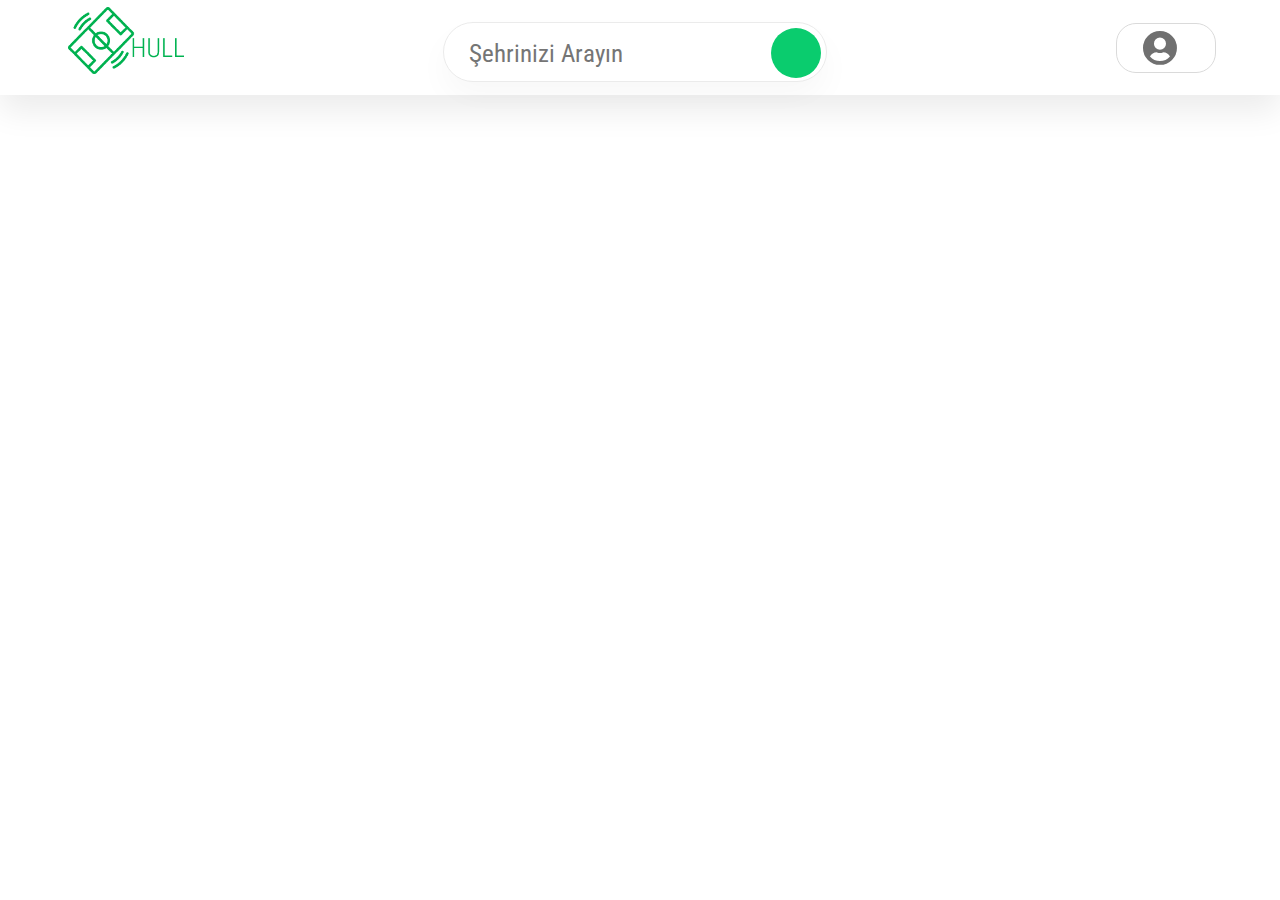
==== commit 262ce383: "0.0.2" ====
--- a/pages/sonuc.html
+++ b/pages/sonuc.html
@@ -52,12 +52,12 @@
         <div class="main__content">
             <!-- <h1>Çanakkale Bölgesindeki Halı Sahalar</h1> -->
 
-            <div class="sabit_fitreler">
+            <div class="sabit_fitreler" id="sabit-filtreler">
                 <button class="filtreler">Filtreler</button>
-                <button class="outlined curved">Fiyat</button>
+                <!-- <button class="outlined curved">Fiyat</button>
                 <button class="outlined curved">İptal Esnekliği</button>
                 <button class="outlined curved">Lüks Zemin</button>
-                <button class="outlined curved">Kafeterya</button>
+                <button class="outlined curved">Kafeterya</button> -->
             </div>
 
             <main>
--- a/style/sonuc.css
+++ b/style/sonuc.css
@@ -346,6 +346,7 @@
   padding: 10px 15px;
   font-size: 20px;
   bottom: 0;
+  border: none;
 }
 
 }
@@ -375,6 +376,7 @@
   padding: 5px 5px;
   font-size: 20px;
   width:52%;
+  border: none;
 }
 }
 @media only screen and (max-width: 1130px) {
@@ -384,6 +386,7 @@
   .card__price {
     padding: 5px 10px;
     font-size: 20px;
+    border: none;
   }
   .sabit_fitreler{
     margin-top: 2%;
@@ -397,6 +400,7 @@
   .card__price {
     padding: 5px 10px;
     font-size: 20px;
+    border: none;
   }
  
 }
@@ -478,6 +482,7 @@
 .card__price {
   padding: 5 15px;
   font-size: 20px;
+  border: none;
 }
 button.outlined {
   display:none;
@@ -541,6 +546,7 @@
 }
 .card__price {
   padding: 5px 10px;
+  border: none;
 }
 
 }
@@ -637,6 +643,7 @@
   padding: 5px 5px;
   font-size: 22px;
   width:58%;
+  border: none;
 }
 .fiyat {
   font-size: 18px;
@@ -739,6 +746,7 @@
     font-size: 19px;
     font-weight: 500;
     width:55%;
+    border: none;
   }
   .fiyat {
     font-size: 18px;
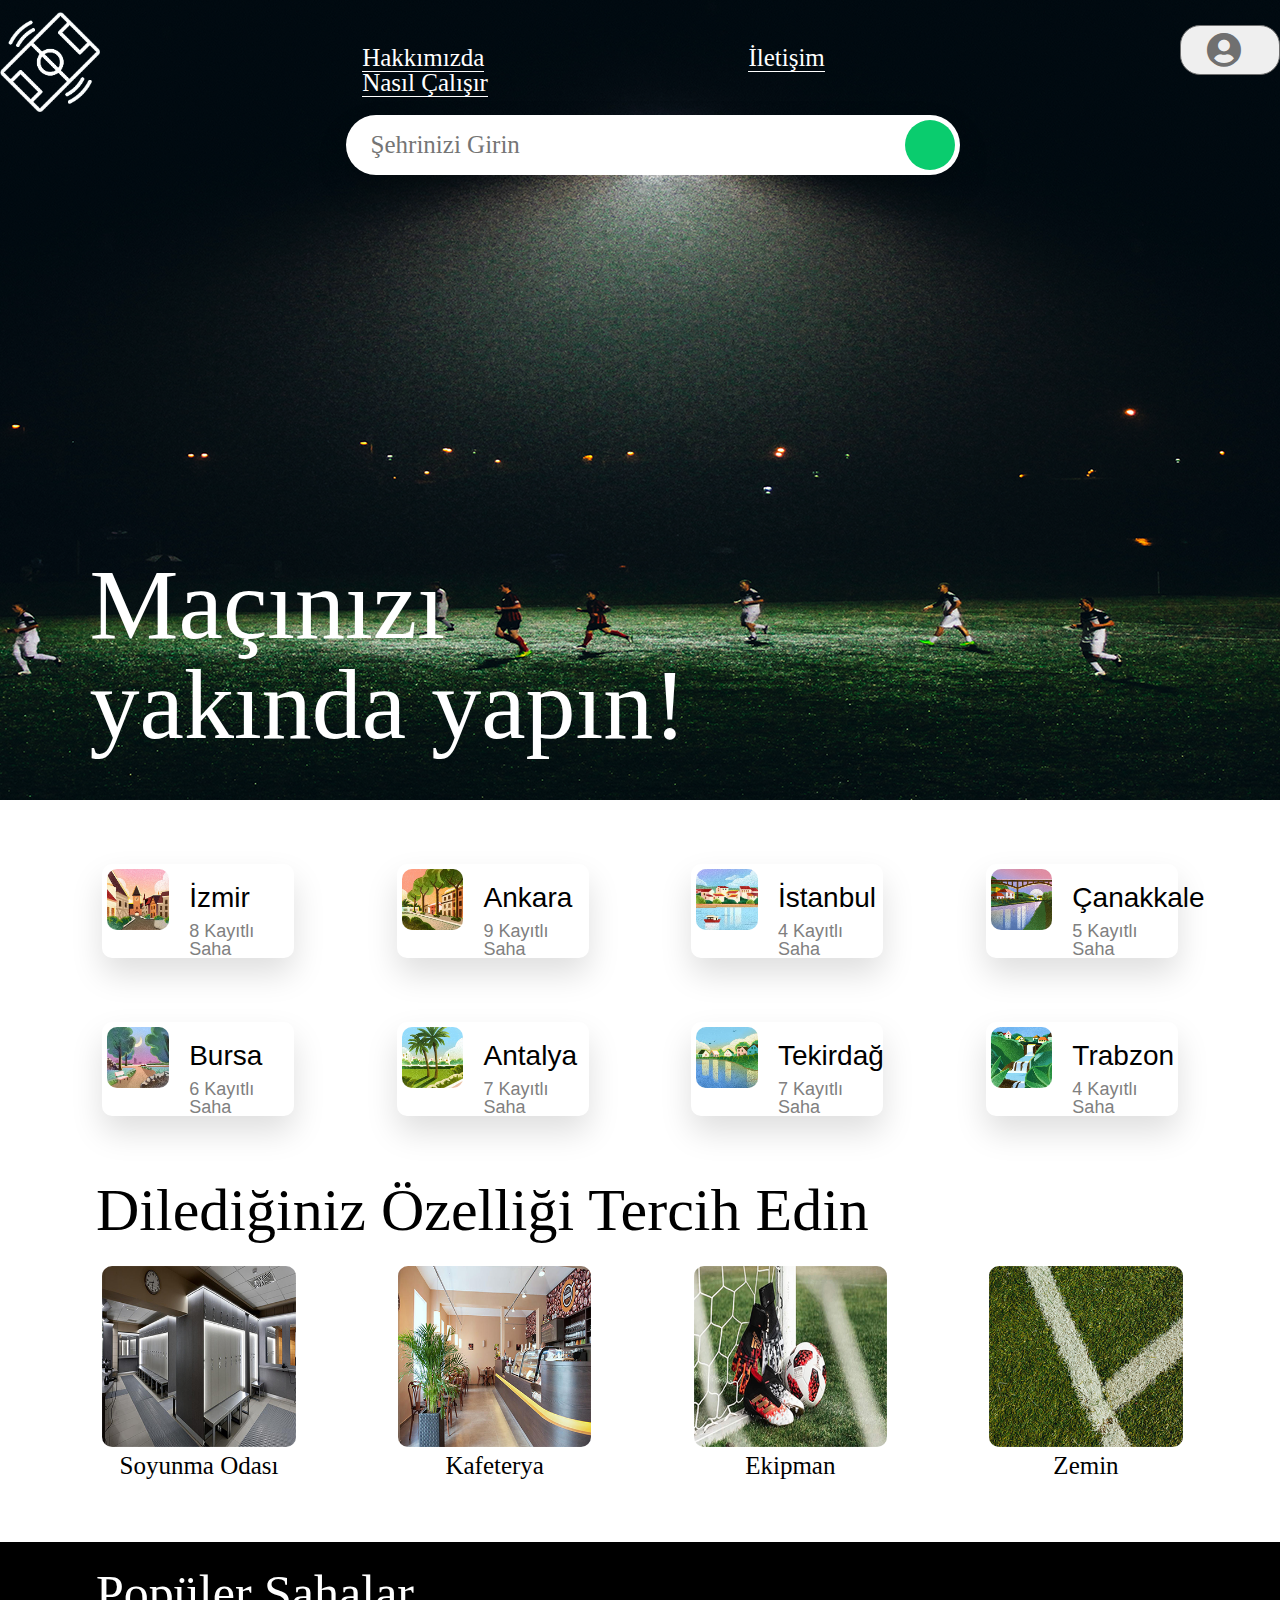
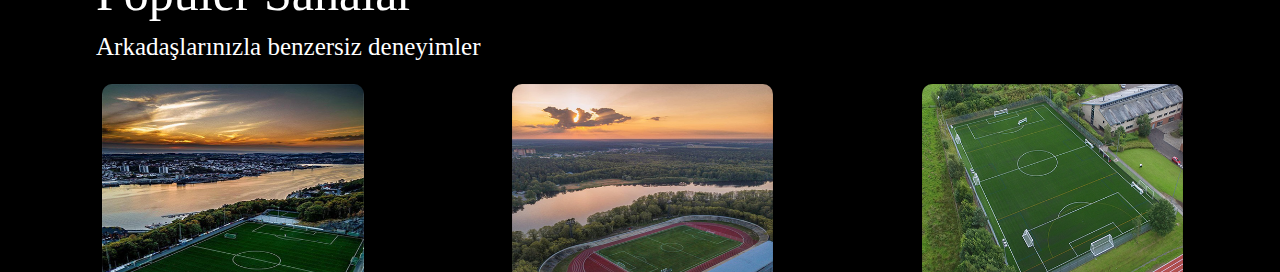
==== commit 06f8ed24: "0.0.2" ====
--- a/pages/sonuc.html
+++ b/pages/sonuc.html
@@ -18,7 +18,7 @@
 <body>
     <header class="header">
         <div class="header__logo">
-            <img src="../assets/images/logo.png" onclick=document.location='index.html' alt="Logo" />
+            <img src="../assets/images/logo.png" onclick=document.location='../index.html' alt="Logo" />
         </div>
 
         <div class="search-bar">
@@ -41,9 +41,10 @@
                     <a class="giris-linkleri" href="#">Kullanıcı Kaydı</a>
                     <a class="giris-linkleri" href="#">Halı Saha Kaydı</a>
 
-                    <a href="#" class="kullanici-linkleri">Takım Oluştur</a>
+                    <a href="#" class="kullanici-linkleri">Takımlarım</a>
                     <a href="#" class="kullanici-linkleri">Bildirimler</a>
                     <a href="#" class="kullanici-linkleri"> Profil</a>
+                    <a href="#" class="kullanici-linkleri" style="color: #E61E4D;"> Çıkış Yap</a>
                 </div>
             </div>
         </div>
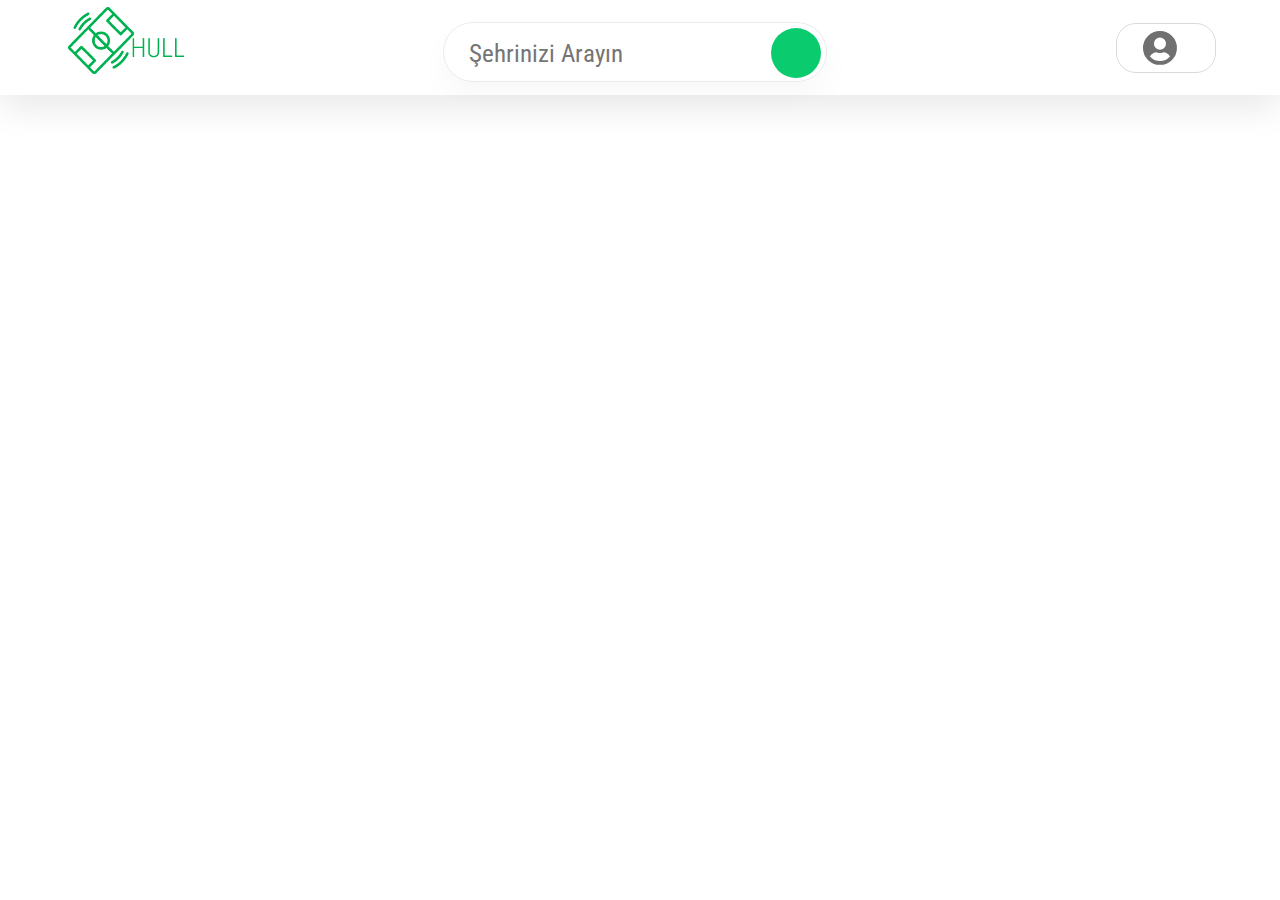
==== commit 009f8cca: "Profil Sayfası" ====
--- a/pages/sonuc.html
+++ b/pages/sonuc.html
@@ -43,7 +43,10 @@
 
                     <a href="#" class="kullanici-linkleri">Takımlarım</a>
                     <a href="#" class="kullanici-linkleri">Bildirimler</a>
-                    <a href="#" class="kullanici-linkleri"> Profil</a>
+                    <a href="../pages/profil.html" class="kullanici-linkleri"> Profil</a>
+
+                    <a href="#" class="kullanici-linkleri" class="kullanici-linkleri"> Profil</a>
+
                     <a href="#" class="kullanici-linkleri" style="color: #E61E4D;"> Çıkış Yap</a>
                 </div>
             </div>
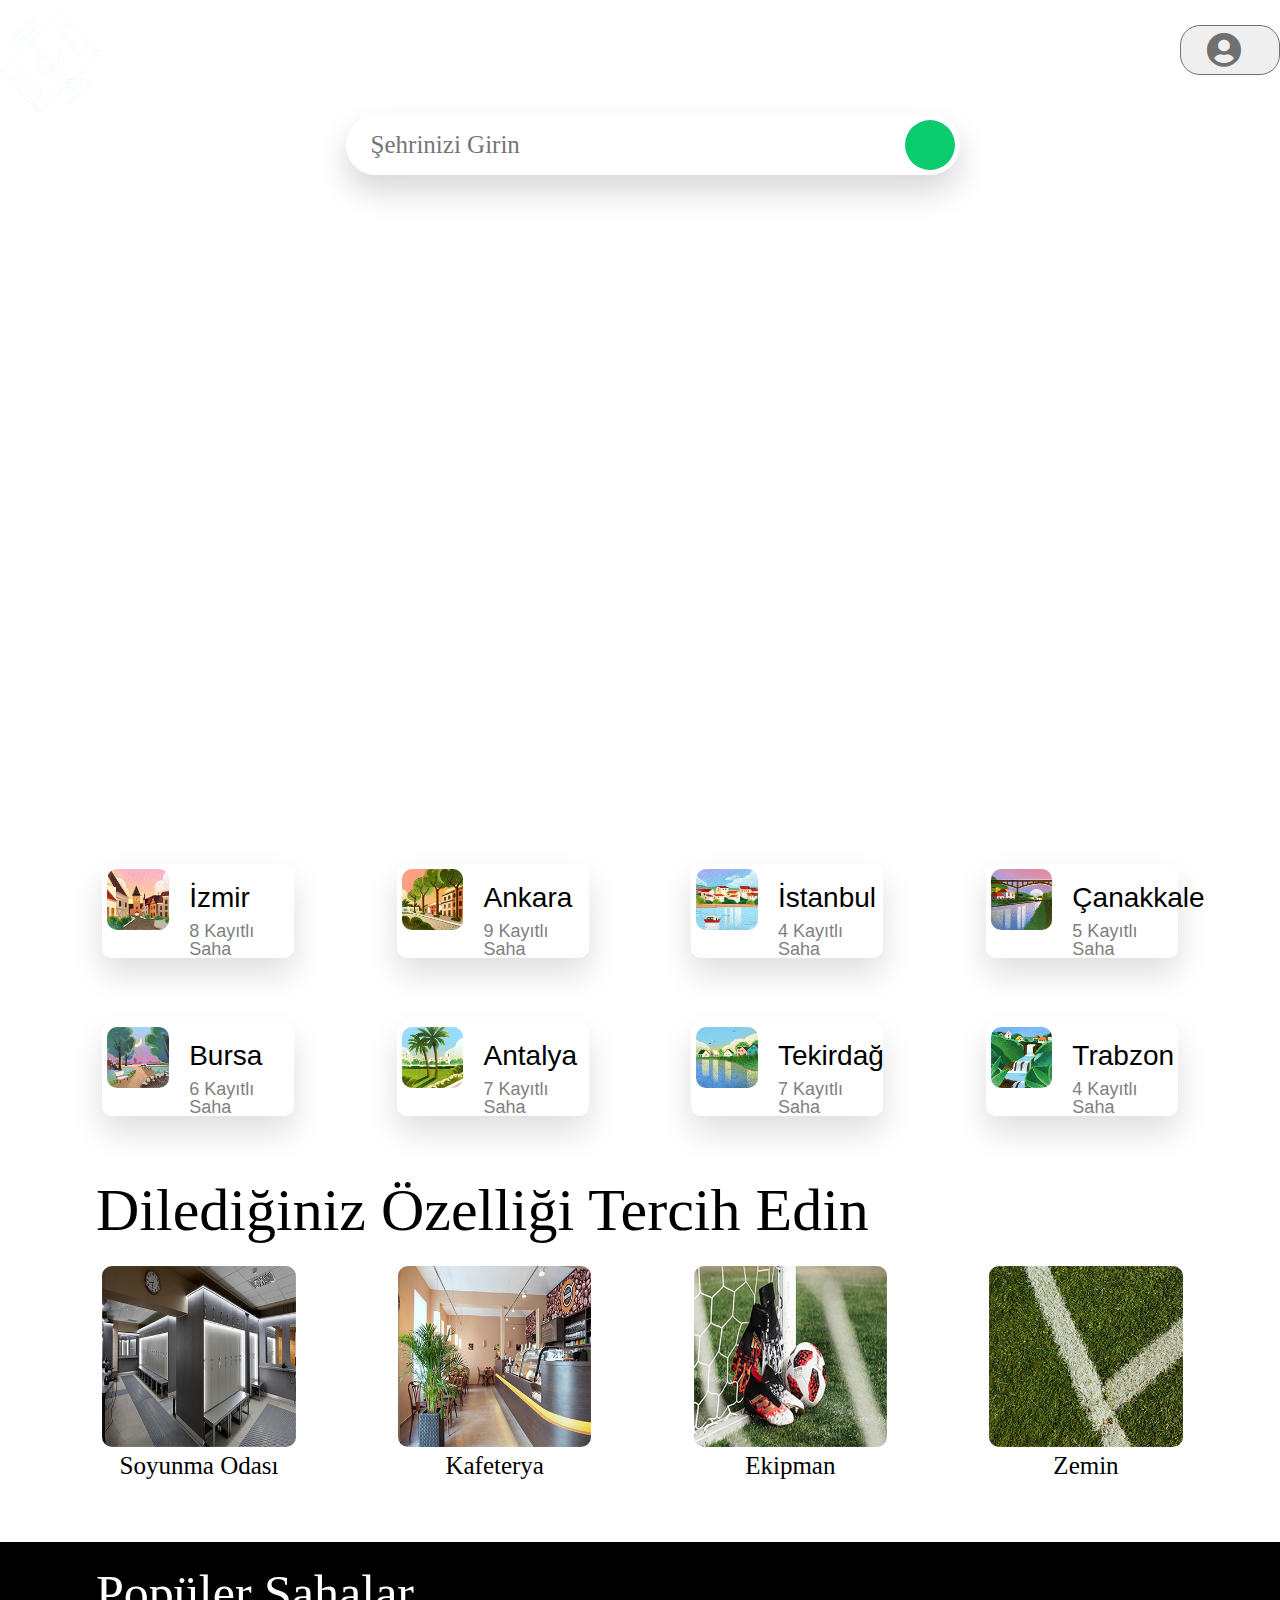
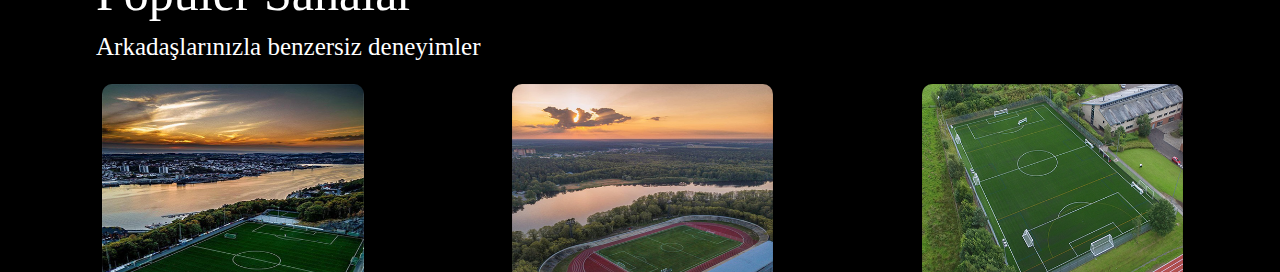
==== commit f36e5d98: "0.0.4" ====
--- a/pages/sonuc.html
+++ b/pages/sonuc.html
@@ -44,9 +44,6 @@
                     <a href="#" class="kullanici-linkleri">Takımlarım</a>
                     <a href="#" class="kullanici-linkleri">Bildirimler</a>
                     <a href="../pages/profil.html" class="kullanici-linkleri"> Profil</a>
-
-                    <a href="#" class="kullanici-linkleri" class="kullanici-linkleri"> Profil</a>
-
                     <a href="#" class="kullanici-linkleri" style="color: #E61E4D;"> Çıkış Yap</a>
                 </div>
             </div>
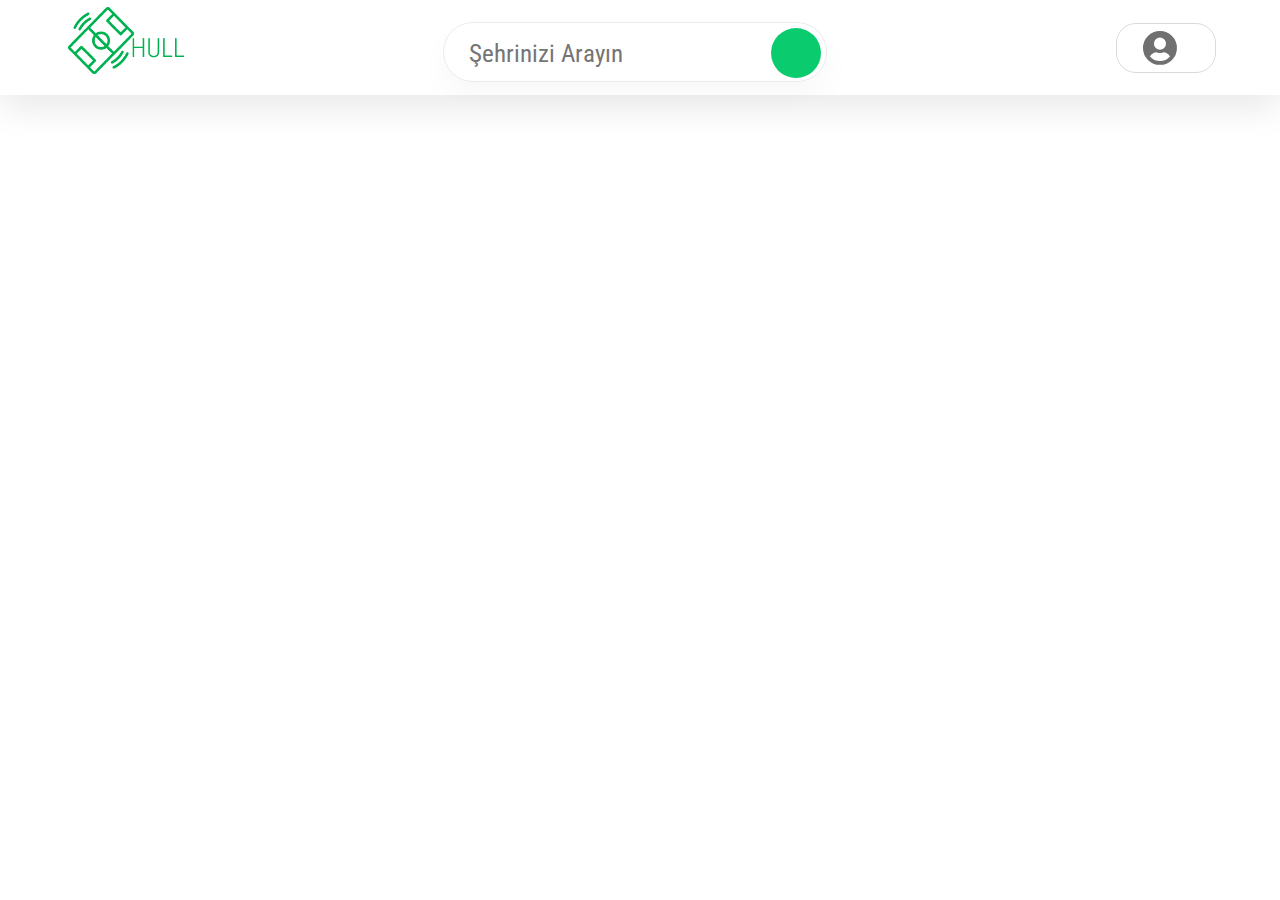
==== commit 14a4ccae: "change" ====
--- a/pages/sonuc.html
+++ b/pages/sonuc.html
@@ -41,8 +41,9 @@
                     <a class="giris-linkleri" href="#">Kullanıcı Kaydı</a>
                     <a class="giris-linkleri" href="#">Halı Saha Kaydı</a>
 
-                    <a href="#" class="kullanici-linkleri">Takımlarım</a>
-                    <a href="#" class="kullanici-linkleri">Bildirimler</a>
+                    <a href="../pages/sonuc.html" class="kullanici-linkleri">Sahalar</a>
+                    <a href="../pages/takım.html" class="kullanici-linkleri">Takımlarım</a>
+                    <a href="../pages/bildirimler.html" class="kullanici-linkleri">Bildirimler</a>
                     <a href="../pages/profil.html" class="kullanici-linkleri"> Profil</a>
                     <a href="#" class="kullanici-linkleri" style="color: #E61E4D;"> Çıkış Yap</a>
                 </div>
